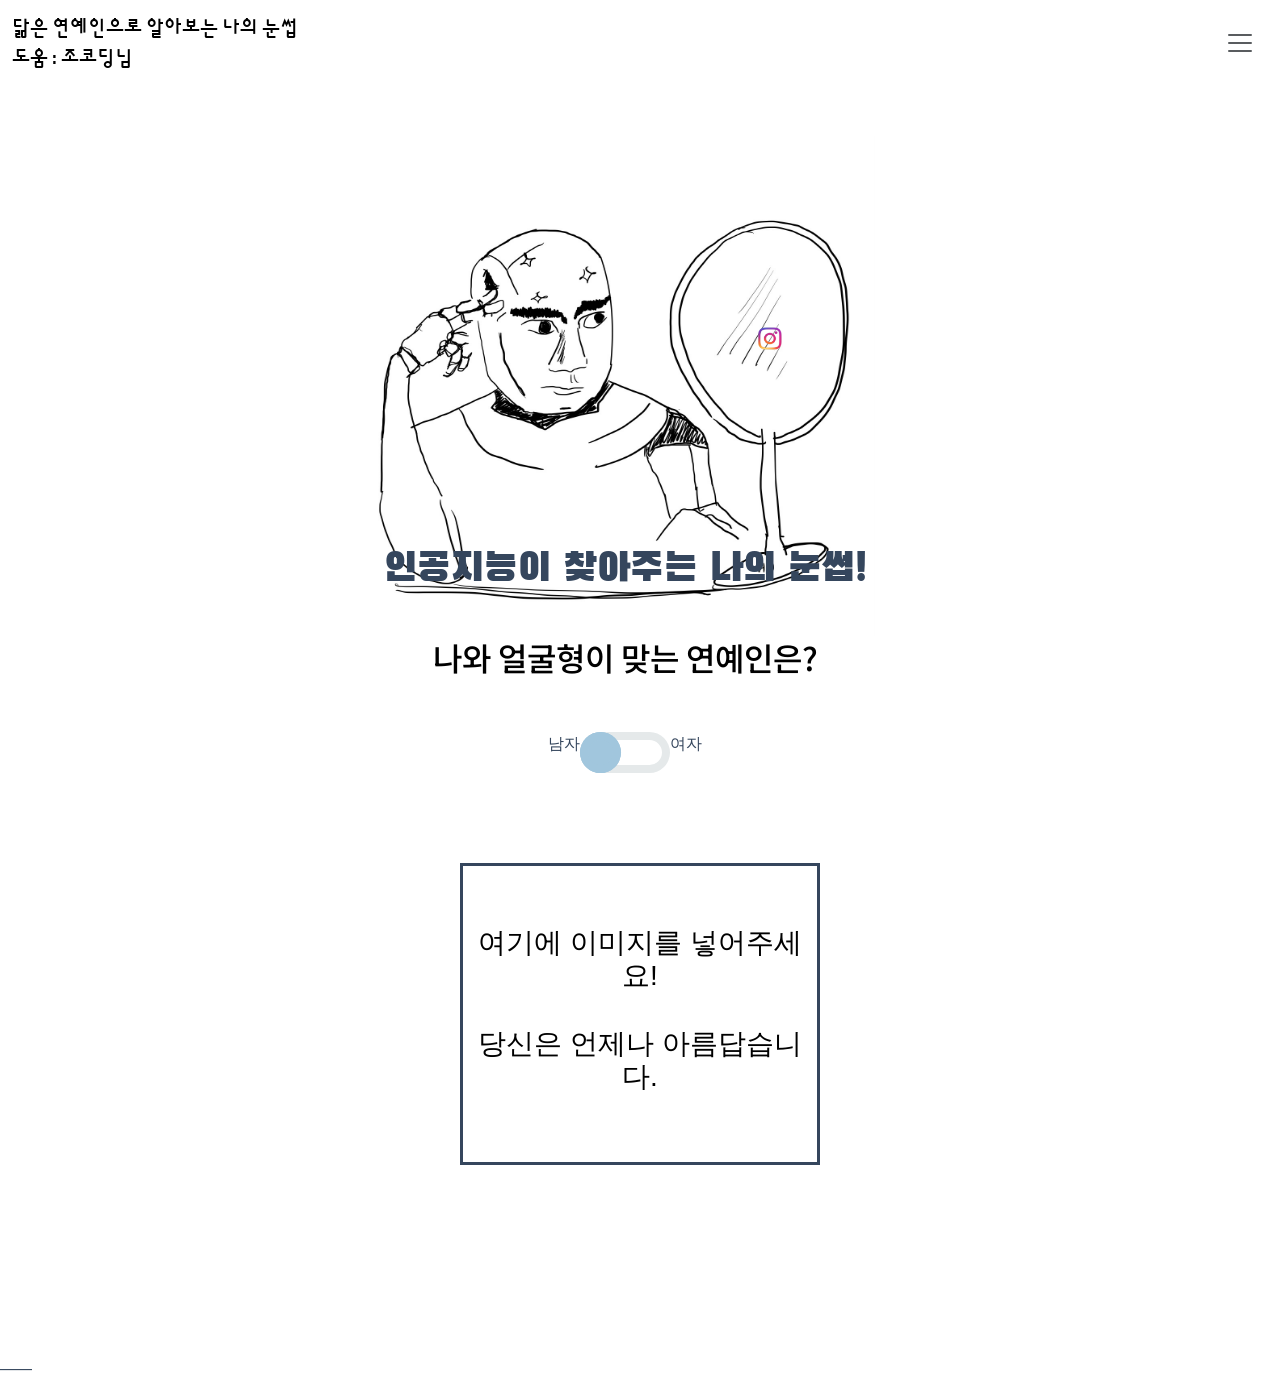
==== index.html @ f006b6cc "naver" ====
<html>
  <head>
    <!-- Required meta tags -->
    <meta charset="utf-8" />
    <meta name="viewport" content="width=device-width, initial-scale=1" />

    <!-- Bootstrap CSS -->
    <link
      href="https://cdn.jsdelivr.net/npm/bootstrap@5.0.0-beta1/dist/css/bootstrap.min.css"
      rel="stylesheet"
      integrity="sha384-giJF6kkoqNQ00vy+HMDP7azOuL0xtbfIcaT9wjKHr8RbDVddVHyTfAAsrekwKmP1"
      crossorigin="anonymous"
    />

    <title>인공지능 눈썹찾기</title>
    <link rel="stylesheet" href="style.css" />
    <meta name="naver-site-verification" content="10b53a0e372f9e4938523a2c13ee7fa1860182b6" />
  </head>
<nav class="navbar navbar-light">
  <div class="container-fluid">
    <a class="navbar-brand" href="https://www.youtube.com/channel/UCQNE2JmbasNYbjGAcuBiRRg">닮은 연예인으로 알아보는 나의 눈썹<br>도움 : 조코딩님</a>
    <button class="navbar-toggler" type="button" data-bs-toggle="collapse" data-bs-target="#navbarNav" aria-controls="navbarNav" aria-expanded="false" aria-label="Toggle navigation">
      <span class="navbar-toggler-icon"></span>
    </button>
    <div class="collapse navbar-collapse" id="navbarNav">
      <ul class="navbar-nav">
        <li class="nav-item">
          <a class="nav-link" href="#">아이디어 : 여신지수</a>
        </li>
        <li class="nav-item">
          <a class="nav-link" href="">개발자유튜브</a>
        </li>
      </ul>
    </div>
  </div>
</nav>
  <body>
   
  </section>
    <section class="section">
      <div class="human"><img src="img/human.jpg" alt="" class="human-icon" /> <div class="youtube-cover">
        <a href="https://www.instagram.com/" class="youtube-link"
          ><img src="img/icon2.png" alt="" class="youtube-icon" />
        </a>
      </div>
</div>

      <h1 class="title">인공지능이 찾아주는 나의 눈썹!</h1>
      <h2 class="subtitle">나와 얼굴형이 맞는 연예인은?</h2>

    </section>
    
    <section class="d-flex justify-content-center box_one">
      <p class="d-flex align-items-center pr-3">남자</p>
      <div>
        <input type="checkbox" id="gender" />
        <label for="gender">
          <span class="knob">
            <i></i>
          </span>
        </label>
      </div>
      <p class="d-flex align-items-center pl-3">여자</p>
    </section>
    <script
      class="jsbin"
      src="https://ajax.googleapis.com/ajax/libs/jquery/1/jquery.min.js"
    ></script>
    
    <div class="file-upload">
      <div class="image-upload-wrap">
        <input
          class="file-upload-input"
          type="file"
          onchange="readURL(this);"
          accept="image/*"
        />
        <div class="drag-text">
          <h3>여기에 이미지를 넣어주세요!<br> <br>당신은 언제나 아름답습니다.</h3>
        </div>
      </div>
      <section class="youtube">

      <div class="file-upload-content">
        <img
          class="file-upload-image"
          id="face-image"
          src="#"
          alt="your image"
        />
        <div id="loading" class="animated bounce">
          <div class="spinner-border" role="status">
            <span class="sr-only"></span>
          </div>
          <p class="text-center">AI가 당신의 눈썹을 분석중입니다.(사진은 어디에도 저장되지않습니다.)</p>
        </div>
        <p class="result-message"></p>
        <div id="label-container" class="d-flex flex-column justify-content-around"></div>
                <!-- Go to www.addthis.com/dashboard to customize your tools -->
                <div class="addthis_inline_share_toolbox"></div>
        <div class="image-title-wrap">
          <button type="button" onclick="removeUpload()" class="remove-image">
            다른 사진으로 시도 <span class="image-title">Uploaded Image</span>
          </button>
        </div>
      </div>
    </div>
    <script
      src="https://cdn.jsdelivr.net/npm/bootstrap@5.0.0-beta1/dist/js/bootstrap.bundle.min.js"
      integrity="sha384-ygbV9kiqUc6oa4msXn9868pTtWMgiQaeYH7/t7LECLbyPA2x65Kgf80OJFdroafW"
      crossorigin="anonymous"
    ></script>

    <!-- Option 2: Separate Popper and Bootstrap JS -->
    <!--
    <script src="https://cdn.jsdelivr.net/npm/@popperjs/core@2.5.4/dist/umd/popper.min.js" integrity="sha384-q2kxQ16AaE6UbzuKqyBE9/u/KzioAlnx2maXQHiDX9d4/zp8Ok3f+M7DPm+Ib6IU" crossorigin="anonymous"></script>
    <script src="https://cdn.jsdelivr.net/npm/bootstrap@5.0.0-beta1/dist/js/bootstrap.min.js" integrity="sha384-pQQkAEnwaBkjpqZ8RU1fF1AKtTcHJwFl3pblpTlHXybJjHpMYo79HY3hIi4NKxyj" crossorigin="anonymous"></script>
    -->
   
    <script src="https://cdn.jsdelivr.net/npm/@tensorflow/tfjs@1.3.1/dist/tf.min.js"></script>
    <script src="https://cdn.jsdelivr.net/npm/@teachablemachine/image@0.8/dist/teachablemachine-image.min.js"></script>
    <script>
      function readURL(input) {
        if (input.files && input.files[0]) {
          var reader = new FileReader();

          reader.onload = function (e) {
            $(".image-upload-wrap").hide();
            $("#loading").show();
            $(".file-upload-image").attr("src", e.target.result);
            $(".file-upload-content").show();
            $(".image-title").html(input.files[0].name);
          };

          reader.readAsDataURL(input.files[0]);
          init().then(() => {
            console.log("hello");
            predict();
            $("#loading").hide();
          });
        } else {
          removeUpload();
        }
      }

      function removeUpload() {
        $(".file-upload-input").replaceWith($(".file-upload-input").clone());
        $(".file-upload-content").hide();
        $(".image-upload-wrap").show();
      }
      $(".image-upload-wrap").bind("dragover", function () {
        $(".image-upload-wrap").addClass("image-dropping");
      });
      $(".image-upload-wrap").bind("dragleave", function () {
        $(".image-upload-wrap").removeClass("image-dropping");
      });
    </script>
    <script type="text/javascript">
      // More API functions here:
      // https://github.com/googlecreativelab/teachablemachine-community/tree/master/libraries/image

      // the link to your model provided by Teachable Machine export panel
      let URL;
      
        const urlMale = " https://teachablemachine.withgoogle.com/models/OO1RQ1Kkv/";
        const urlFemale = "https://teachablemachine.withgoogle.com/models/he1pXu82M/";

      let model, webcam, labelContainer, maxPredictions;

      // Load the image model and setup the webcam
      async function init() {
            if (document.getElementById("gender").checked) {
                URL = urlMale;
            } else {
                URL = urlFemale;
            }
        const modelURL = URL + "model.json";
        const metadataURL = URL + "metadata.json";

        // load the model and metadata
        // Refer to tmImage.loadFromFiles() in the API to support files from a file picker
        // or files from your local hard drive
        // Note: the pose library adds "tmImage" object to your window (window.tmImage)
        model = await tmImage.load(modelURL, metadataURL);
        maxPredictions = model.getTotalClasses();

        labelContainer = document.getElementById("label-container");
        for (let i = 0; i < maxPredictions; i++) {
          // and class labels
          labelContainer.appendChild(document.createElement("div"));
        }
      }

      // run the webcam image through the image model
      async function predict() {
        // predict can take in an image, video or canvas html element
        var image = document.getElementById("face-image");
        const prediction = await model.predict(image, false);
        prediction.sort(
          (a, b) => parseFloat(b.probability) - parseFloat(a.probability)
        );
        console.log(prediction[0].className);
        var resultTitle, resultExplain, resultCeleb;
        if (document.getElementById("gender").checked)
        switch (prediction[0].className) {
          case "일자형 눈썹":
          resultTitle = "부드럽고 온화한 얼굴"
                        resultExplain = "어울리시는 눈썹은 일자형눈썹입니다. 일자형 눈썹은 눈썹이 다소 수평으로 이루어져있습니다. 각진 눈썹을 하시게 되면 다소 인상이 강해보일 수 있습니다. 그렇기 때문에 각진 눈썹보다는 일자 눈썹을 선택하시면 부드럽고 온화한 이미지를 얻으실 수 있습니다. 또한 면접이나 중요한 자리이시다면 단정해보이는 일자눈썹을 택하시는 것도 중요한 방법일 것입니다."
                        resultCeleb = "일자형 눈썹 연예인: 아이유, 고준희, 박신혜, 효연, 솔라 "
                        break;
          case "세미아치형 눈썹":
          resultTitle = "고급스러운 얼굴"
                        resultExplain = "어울리시는 눈썹은 세미아치형입니다. 얼굴형이 부각되는 일자형 눈썹보다는 조금 더 꺾어서 고급스러운 이미지를 연출해보시는건 어떨까요? 아치와 일자형 눈썹의 중간형태의 눈썹입니다. 이미지 변신을 위해서 세미아치 눈썹을 선택하게되시면 고급스럽고 세련된 느낌을 주실 수 있습니다."
                        resultCeleb = "세미아치 눈썹 연예인: 천우희, 제니, 한예슬, 수지, 나나 "
            break;
          case "아치형 눈썹":
          resultTitle = "편안하고 분위기 있는 얼굴"
                        resultExplain = "어울리시는 눈썹은 아치형눈썹입니다. 아치형 눈썹은 둥근 형태의 눈썹으로써 편안하고 분위기 있는 이미지를 원하실 때 택하시면 좋습니다. 많은 사람들이 일자형에서 아치형으로 눈썹을 바꿈으로써 크게 이미지 변신한 사람들이 많습니다. 아치형 눈썹의 %가 많이 나왔다면 아치형으로 눈썹을 바꿔보는 것은 어떨까요? "
                        resultCeleb = "아치 눈썹 연예인 : 서현, 이다희, 설현, 조이, 고아라, 이연희"
            break;
          default:
            resultmessege = "알 수 없음.";
        } else 
          switch (prediction[0].className) {
            case "세미아치형":
          resultTitle = "고급스러운 얼굴"
          resultExplain = "어울리시는 눈썹은 세미아치형입니다. 얼굴형이 부각되는 일자형 눈썹보다는 조금 더 꺾어서 고급스러운 이미지를 연출해보시는건 어떨까요? 아치와 일자형 눈썹의 중간형태의 눈썹입니다. 이미지 변신을 위해서 세미아치 눈썹을 선택하게되시면 고급스럽고 세련된 느낌을 주실 수 있습니다."
                        resultCeleb = "세미아치형 눈썹 연예인 : 송중기, 차은우, 남주혁, 박형준, 지드래곤"
                        break;
          case "아치형":
          resultTitle = "편안하고 분위기 있는 얼굴"
          resultExplain = "어울리시는 눈썹은 아치형눈썹입니다. 아치형 눈썹은 둥근 형태의 눈썹으로써 편안하고 분위기 있는 이미지를 원하실 때 택하시면 좋습니다. 많은 사람들이 일자형에서 아치형으로 눈썹을 바꿈으로써 크게 이미지 변신한 사람들이 많습니다. 아치형 눈썹의 %가 많이 나왔다면 아치형으로 눈썹을 바꿔보는 것은 어떨까요? "
                        resultCeleb = "아치형 눈썹 연예인 : 유재석, 송강, 이종석, 류준열, 정우성"
            break;
          case "일자형":
          resultTitle = "부드럽고 온화한 얼굴"
          resultExplain = "어울리시는 눈썹은 일자형눈썹입니다. 일자형 눈썹은 눈썹이 다소 수평으로 이루어져있습니다. 각진 눈썹을 하시게 되면 다소 인상이 강해보일 수 있습니다. 그렇기 때문에 각진 눈썹보다는 일자 눈썹을 선택하시면 부드럽고 온화한 이미지를 얻으실 수 있습니다. 또한 면접이나 중요한 자리이시다면 단정해보이는 일자눈썹을 택하시는 것도 중요한 방법일 것입니다."
                        resultCeleb = "일자형 눈썹 연예인 : 남주혁, 박보검, 서강준, 이재욱, 김수현, 박서준"
            break;
          default:
            resultmessege = "알 수 없음.";
          
        }
            var title = "<div class='" + prediction[0].className + "-eyebrows-title'>" + resultTitle + "</div>"
            var explain = "<div class='eyebrows-explain pt-2'>" + resultExplain + "</div>"
            var celeb = "<div class='" + prediction[0].className + "-eyebrows-celeb pt-2 pb-2'>" + resultCeleb + "</div>"
        $(".result-message").html(title + explain + celeb);
        for (let i = 0; i < maxPredictions; i++) {
                const classPrediction =
                    prediction[i].className + ": " +  Math.round(prediction[i].probability.toFixed(2) * 100) + "%";
                labelContainer.childNodes[i].innerHTML = classPrediction;
        }
      }
      
    </script>
  
    <!-- Go to www.addthis.com/dashboard to customize your tools -->
<script type="text/javascript" src="//s7.addthis.com/js/300/addthis_widget.js#pubid=ra-601655c0722dee21"></script>

  </body>

  <!-- Copyright (c) 2021 by Aaron Vanston (https://codepen.io/aaronvanston/pen/yNYOXR)

Permission is hereby granted, free of charge, to any person obtaining a copy of this software and associated documentation files (the "Software"), to deal in the Software without restriction, including without limitation the rights to use, copy, modify, merge, publish, distribute, sublicense, and/or sell copies of the Software, and to permit persons to whom the Software is furnished to do so, subject to the following conditions:

The above copyright notice and this permission notice shall be included in all copies or substantial portions of the Software.

THE SOFTWARE IS PROVIDED "AS IS", WITHOUT WARRANTY OF ANY KIND, EXPRESS OR IMPLIED, INCLUDING BUT NOT LIMITED TO THE WARRANTIES OF MERCHANTABILITY, FITNESS FOR A PARTICULAR PURPOSE AND NONINFRINGEMENT. IN NO EVENT SHALL THE AUTHORS OR COPYRIGHT HOLDERS BE LIABLE FOR ANY CLAIM, DAMAGES OR OTHER LIABILITY, WHETHER IN AN ACTION OF CONTRACT, TORT OR OTHERWISE, ARISING FROM, OUT OF OR IN CONNECTION WITH THE SOFTWARE OR THE USE OR OTHER DEALINGS IN THE SOFTWARE. -->
</html>

——
---- style.css ----
@import url("https://fonts.googleapis.com/css2?family=Black+Han+Sans&family=Noto+Sans+KR:wght@100;300;400;500&family=Sunflower:wght@300;500&display=swap");
@media screen and (max-width: 600px) {
  html {
    font-size: 10px;
  }
  body {
    font-size: 10px;
  }
  .human-icon {
    width: 100%;
    height: 100%;
  }
  .navbar-brand {
    font-size: 2rem;
  }
}

body {
  font-family: sans-serif;
  background-color: #ffffff;
  box-sizing: border-box;
  color: #35465d;
}

.file-upload {
  position: relative;
  top: -150px;
  background-color: #ffffff;
  width: 400px;
  margin: 0 auto;
  padding: 20px;
  height: 30vw;
}

.file-upload-btn {
  width: 100%;
  margin: 0;
  color: #fff;
  background: #1fb264;
  border: none;
  padding: 10px;
  border-radius: 4px;
  border-bottom: 4px solid #15824b;
  transition: all 0.2s ease;
  outline: none;
  text-transform: uppercase;
  font-weight: 700;
}

.file-upload-btn:hover {
  background: #1aa059;
  color: #ffffff;
  transition: all 0.2s ease;
  cursor: pointer;
}

.file-upload-btn:active {
  border: 0;
  transition: all 0.2s ease;
}

.file-upload-content {
  display: none;
  text-align: center;
}

#loading {
  display: none;
}

.human {
  display: flex;
  position: relative;
  justify-content: center;
  top: -50px;
}

.human-icon {
  width: 500px;
  height: 500px;
}

.file-upload-input {
  position: absolute;
  margin: 0;
  padding: 0;
  width: 100%;
  height: 100%;
  outline: none;
  opacity: 0;
  cursor: pointer;
}

.image-upload-wrap {
  margin-top: 20px;
  border: 3px solid #35465d;
  position: relative;
}

.image-dropping,
.image-upload-wrap:hover {
  background-color: #35465d;
  border: 1.5px dashed #ffffff;
}

.image-title-wrap {
  padding: 0 15px 15px 15px;
  color: #222;
}

.drag-text {
  text-align: center;
}

.drag-text h3 {
  font-weight: 100;
  text-transform: uppercase;
  color: black;
  padding: 60px 0;
}

.file-upload-image {
  max-height: 100%;
  max-width: 100%;
  margin: auto;
  padding: 10px;
}

.remove-image {
  width: 150px;
  margin-top: 20;
  color: #fff;
  background: #38100cb6;
  border: none;
  padding: 10px;
  border-radius: 4px;
  transition: all 0.2s ease;
  outline: none;
  text-transform: uppercase;
  font-weight: 700;
}

.remove-image:hover {
  background: #c13b2a;
  color: #ffffff;
  transition: all 0.2s ease;
  cursor: pointer;
}

.remove-image:active {
  border: 0;
  transition: all 0.2s ease;
}

.nav-distance {
  padding: 2.1% 1.5%;
}

.navbar-light .navbar-brand {
  font-family: Sunflower;
}

.navbar-light .navbar-toggler {
  border-color: #ffffff;
}

.youtube-icon {
  width: 30px;
  height: 25px;
}

.youtube-cover {
  position: relative;
  top: -210px;
  right: 120px;
  display: flex;
  justify-content: center;
  margin-top: 400px;
}

.section {
  margin-top: 100px;
}

.title {
  position: relative;
  top: -150px;
  left: -15px;
  text-align: center;
  font-family: "Black Han Sans";
  line-height: 1.67;
  margin-bottom: 30px;
}

.subtitle {
  position: relative;
  font-family: "Noto Sans KR";
  top: -150px;
  left: -15px;
  line-height: 1.53;
  text-align: center;
  margin-bottom: 100px;
  color: black;
}

.kimgitae {
  padding-right: 3px;
}

.box_one {
  position: relative;
  top: -200px;
  left: -15px;
}

.animal-explain {
  color: #15824b;
}

.resultmessege {
  background-color: #15824b;
}

#label-container {
  width: 80%;
  margin: 0 auto;
  color: black;
  font-size: 20px;
  border: 3px solid #35465d;
}

.eyebrows-explain {
  color: black;
  font-size: 20px;
  font-family: "Noto Sans KR", sans-serif;
}

.눈썹-eyebrows-title {
  color: saddlebrown;
  margin-top: 10px;
  font-size: 50px;
  font-family: "Black Han Sans";
}

.눈썹-eyebrows-celeb {
  color: rgb(4, 79, 114);
  font-size: 20px;
  margin-top: 15px;
  font-family: "Sunflower", sans-serif;
}

.아치형-eyebrows-title {
  color: saddlebrown;
  margin-top: 10px;
  font-size: 50px;
  font-family: "Black Han Sans";
}

.아치형-eyebrows-celeb {
  color: rgb(4, 79, 114);
  font-size: 20px;
  margin-top: 15px;
  font-family: "Sunflower", sans-serif;
}

.세미아치형-eyebrows-title {
  color: saddlebrown;
  margin-top: 10px;
  font-size: 50px;
  font-family: "Black Han Sans";
}

.세미아치형-eyebrows-celeb {
  color: rgb(4, 79, 114);
  font-size: 20px;
  margin-top: 15px;
  font-family: "Sunflower", sans-serif;
}
.일자형-eyebrows-title {
  color: saddlebrown;
  margin-top: 10px;
  font-size: 50px;
  font-family: "Black Han Sans";
}

.일자형-eyebrows-celeb {
  color: rgb(4, 79, 114);
  font-size: 20px;
  margin-top: 15px;
  font-family: "Sunflower", sans-serif;
}

/* gender */
input#gender {
  display: none;
}

label {
  cursor: pointer;
  display: inline-block;
  width: 90px;
  height: 41px;
  box-shadow: 0 0 0 8px #e5e9ea inset;
  border-radius: 30px;
  position: relative;
}

.knob {
  position: absolute;
  width: 41px;
  top: 0;
  left: 0;
  height: 41px;
  border-radius: 50%;
  box-shadow: 0 0 0 8px #a1c6dd inset;
  background-color: #a1c6dd;
  transition: 0.3s;
}

input:checked + label > .knob {
  box-shadow: 0 0 0 8px #f470a7 inset;
  background-color: #f470a7;
  transform: translateX(49px) rotate(-140deg);
}

.main_title {
  position: relative;
  left: 600px;
  bottom: -200px;
}

.finish {
  position: relative;
  bottom: -370px;
  display: flex;
  justify-content: center;
}
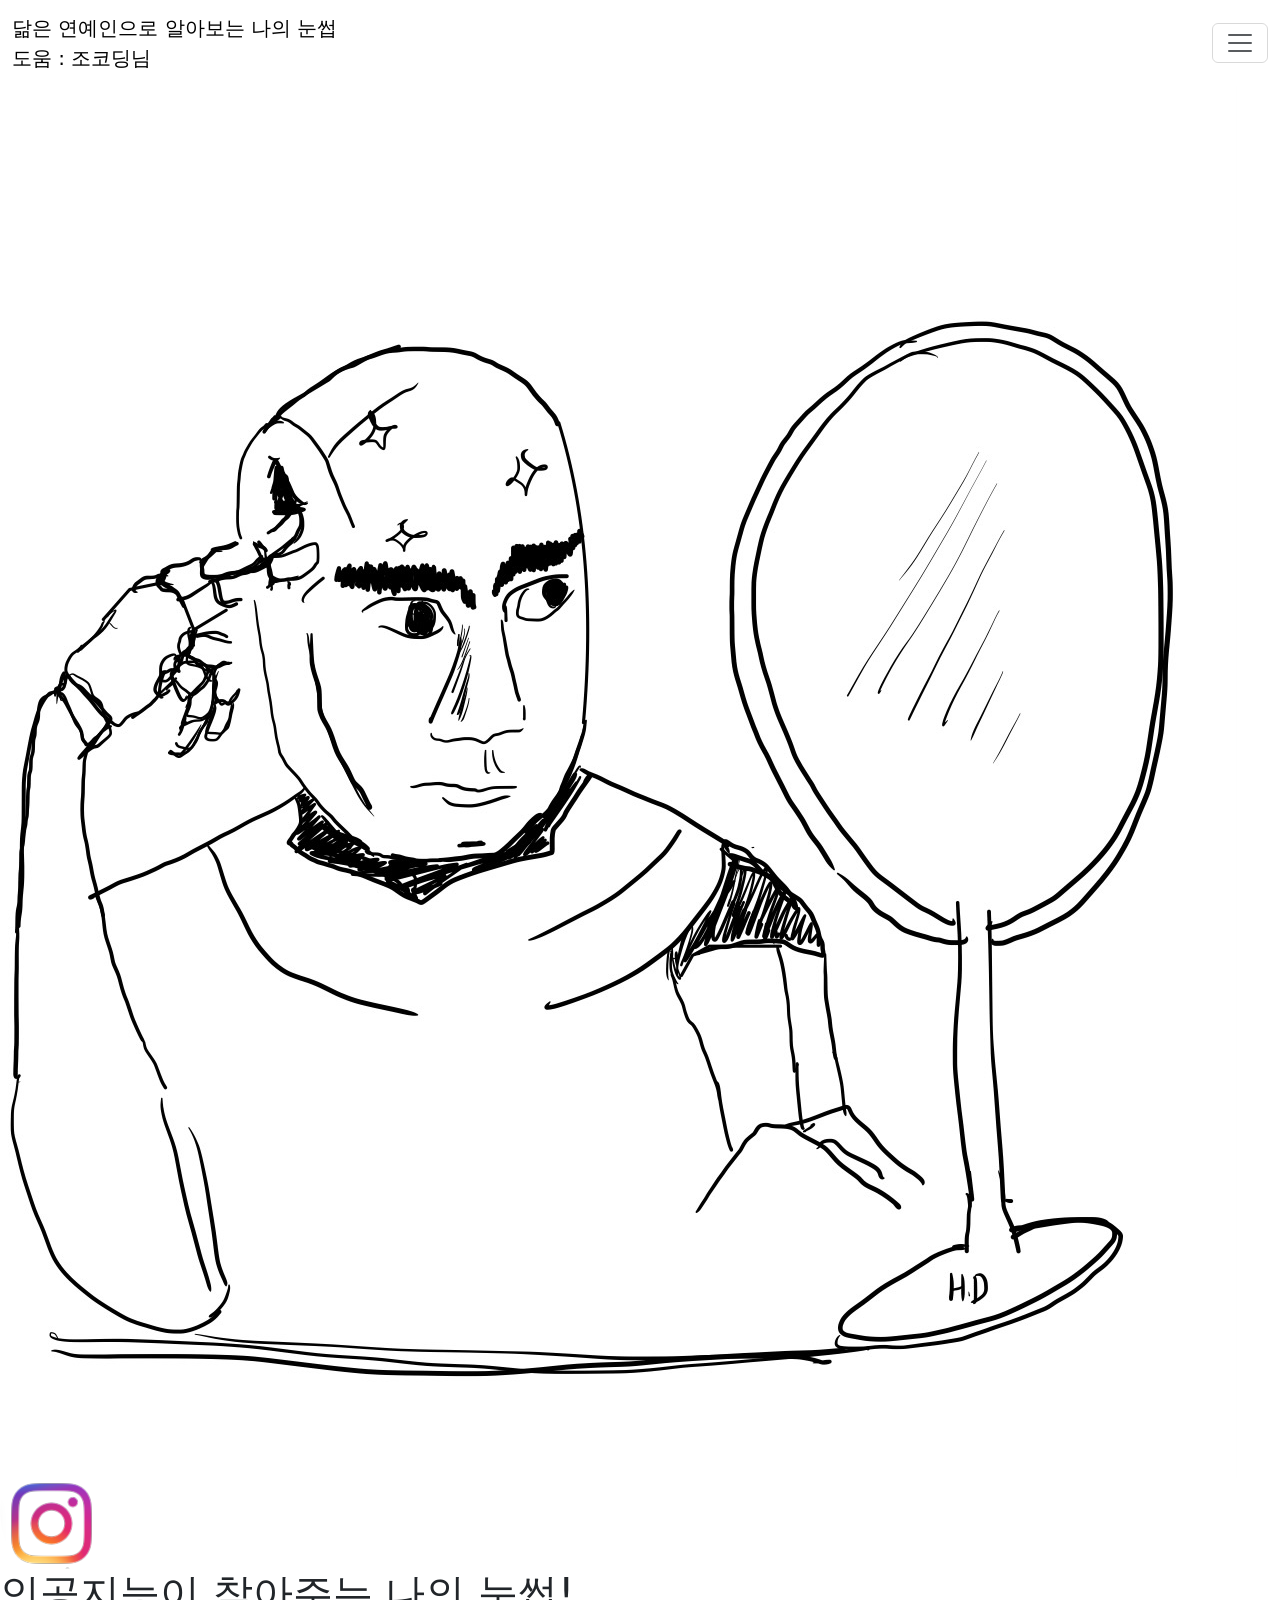
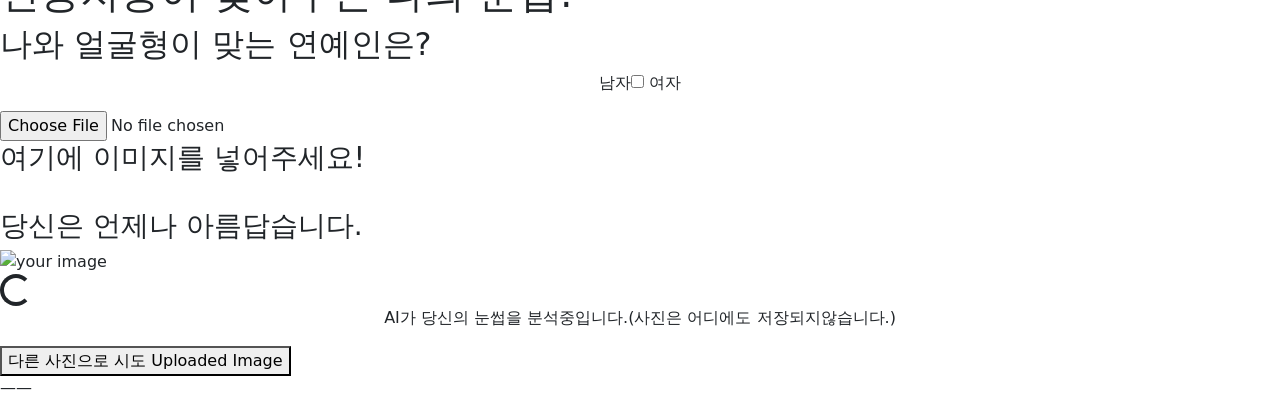
==== commit 53491ae9: "." ====
--- a/index.html
+++ b/index.html
@@ -3,6 +3,10 @@
     <!-- Required meta tags -->
     <meta charset="utf-8" />
     <meta name="viewport" content="width=device-width, initial-scale=1" />
+    <meta name="description" content="인공지능이 닮은 연예인을 찾아주어 닮은 연예인과 비슷한 눈썹을 찾아주는 서비스입니다." />
+    <meta property="og:url" content="https://eyebrowsface.netlify.app" />
+    <meta name="og:description" content="인공지능이 닮은 연예인을 찾아주어 닮은 연예인과 비슷한 눈썹을 찾아주는 서비스입니다." />
+    <meta name="og:title" content="나의 눈썹을 찾아줘!" />
 
     <!-- Bootstrap CSS -->
     <link
@@ -12,7 +16,8 @@
       crossorigin="anonymous"
     />
 
-    <title>인공지능 눈썹찾기</title>
+    <title>인공지능이 찾아주는 나에게 맞는 눈썹</title>
+    <link rel
     <link rel="stylesheet" href="style.css" />
     <meta name="naver-site-verification" content="10b53a0e372f9e4938523a2c13ee7fa1860182b6" />
   </head>
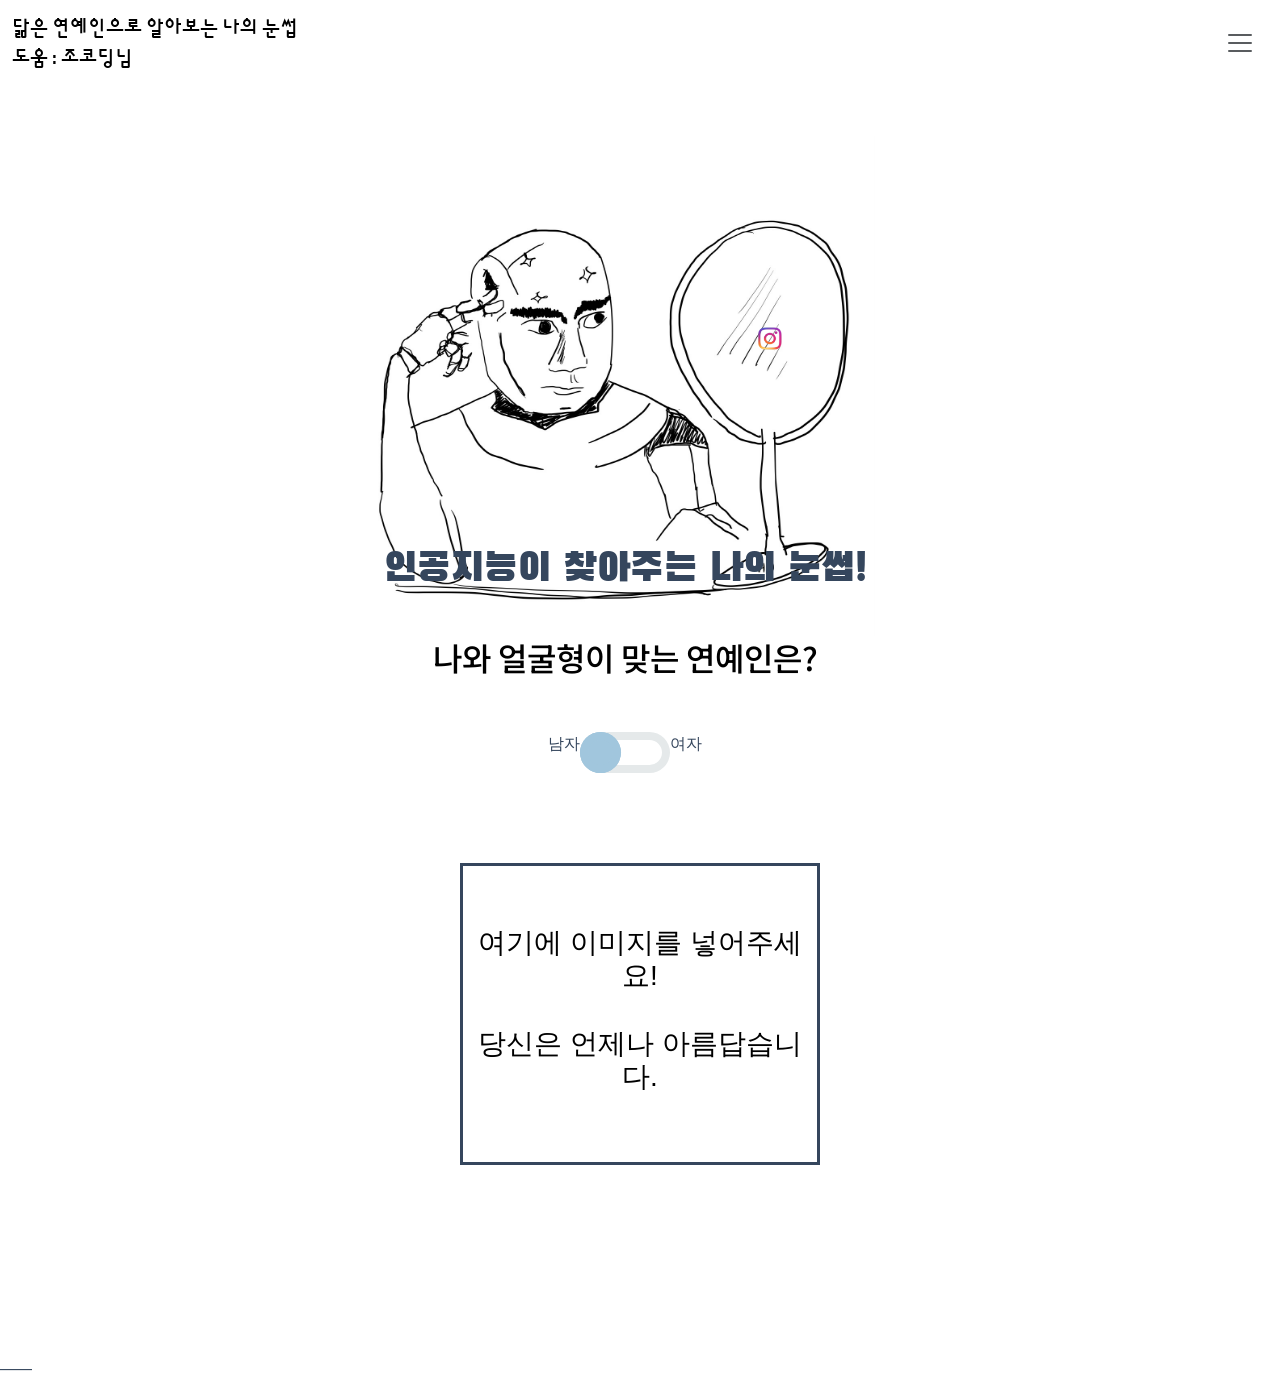
==== commit 16dcbf5b: "깜짝" ====
--- a/index.html
+++ b/index.html
@@ -17,7 +17,6 @@
     />
 
     <title>인공지능이 찾아주는 나에게 맞는 눈썹</title>
-    <link rel
     <link rel="stylesheet" href="style.css" />
     <meta name="naver-site-verification" content="10b53a0e372f9e4938523a2c13ee7fa1860182b6" />
   </head>
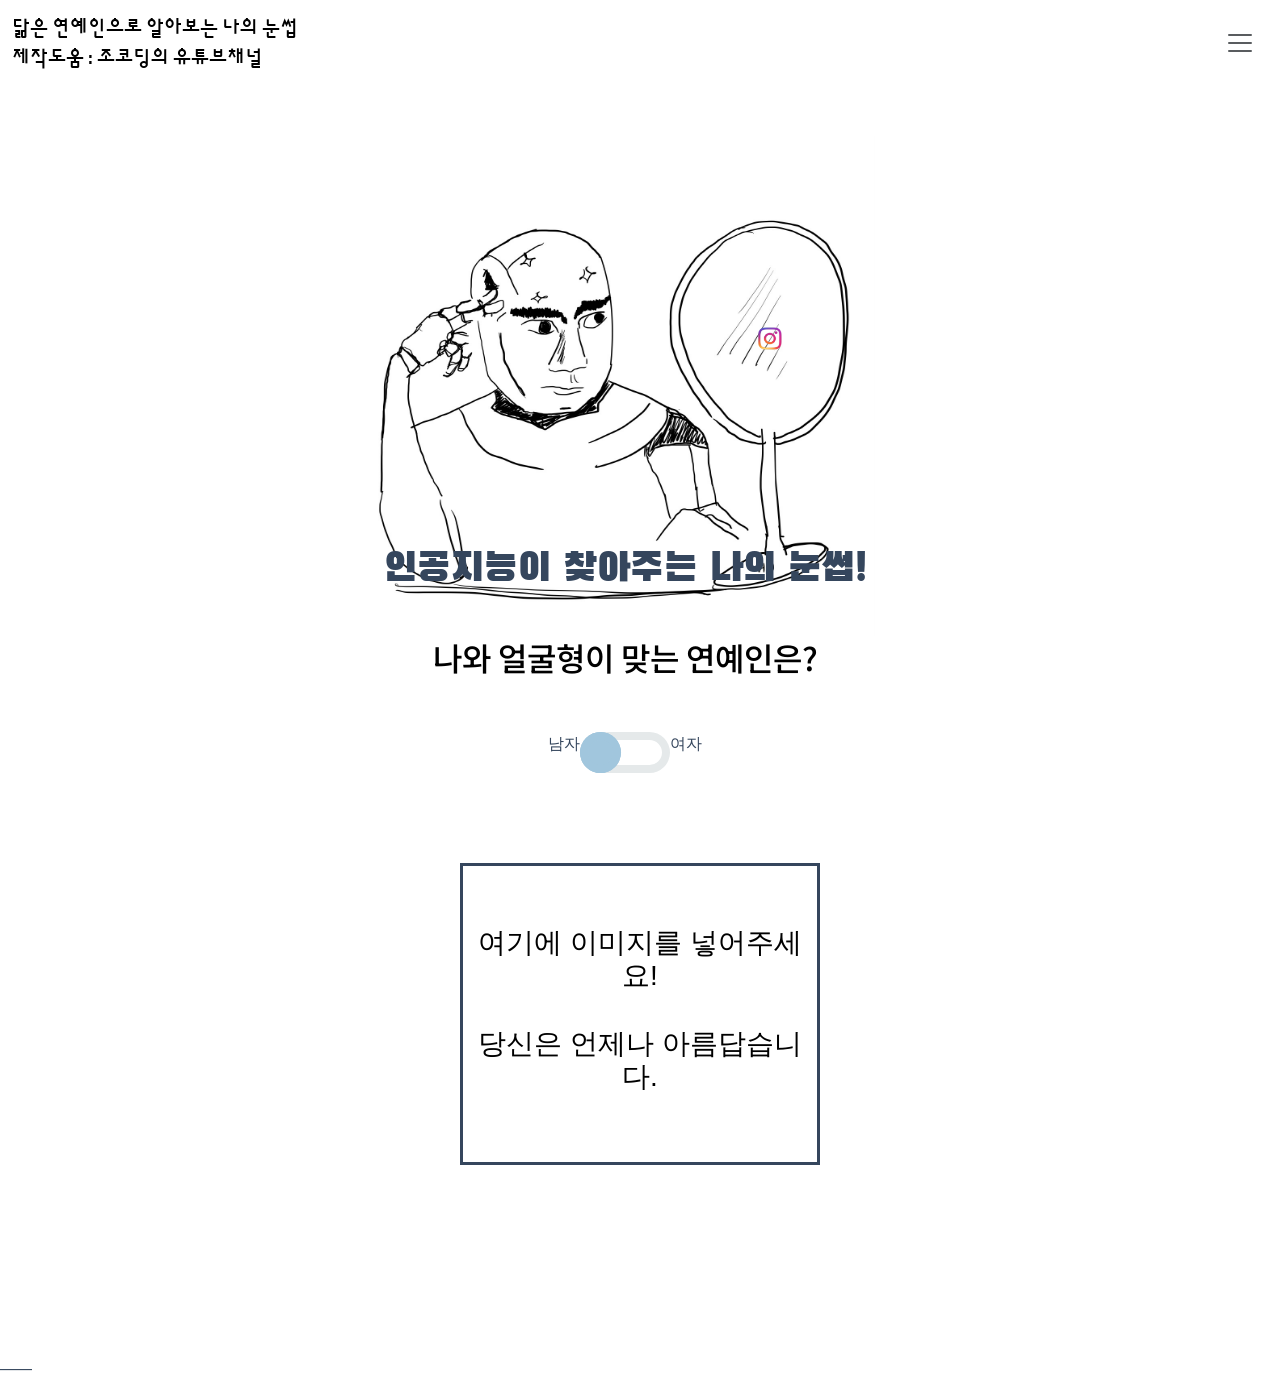
==== commit bea1989f: "도움수정" ====
--- a/index.html
+++ b/index.html
@@ -17,12 +17,13 @@
     />
 
     <title>인공지능이 찾아주는 나에게 맞는 눈썹</title>
+    <link rel="canonical" href="https://eyebrowsface.netlify.app" />
     <link rel="stylesheet" href="style.css" />
     <meta name="naver-site-verification" content="10b53a0e372f9e4938523a2c13ee7fa1860182b6" />
   </head>
 <nav class="navbar navbar-light">
   <div class="container-fluid">
-    <a class="navbar-brand" href="https://www.youtube.com/channel/UCQNE2JmbasNYbjGAcuBiRRg">닮은 연예인으로 알아보는 나의 눈썹<br>도움 : 조코딩님</a>
+    <a class="navbar-brand" href="https://www.youtube.com/channel/UCQNE2JmbasNYbjGAcuBiRRg">닮은 연예인으로 알아보는 나의 눈썹<br>제작도움 : 조코딩의 유튜브채널</a>
     <button class="navbar-toggler" type="button" data-bs-toggle="collapse" data-bs-target="#navbarNav" aria-controls="navbarNav" aria-expanded="false" aria-label="Toggle navigation">
       <span class="navbar-toggler-icon"></span>
     </button>
